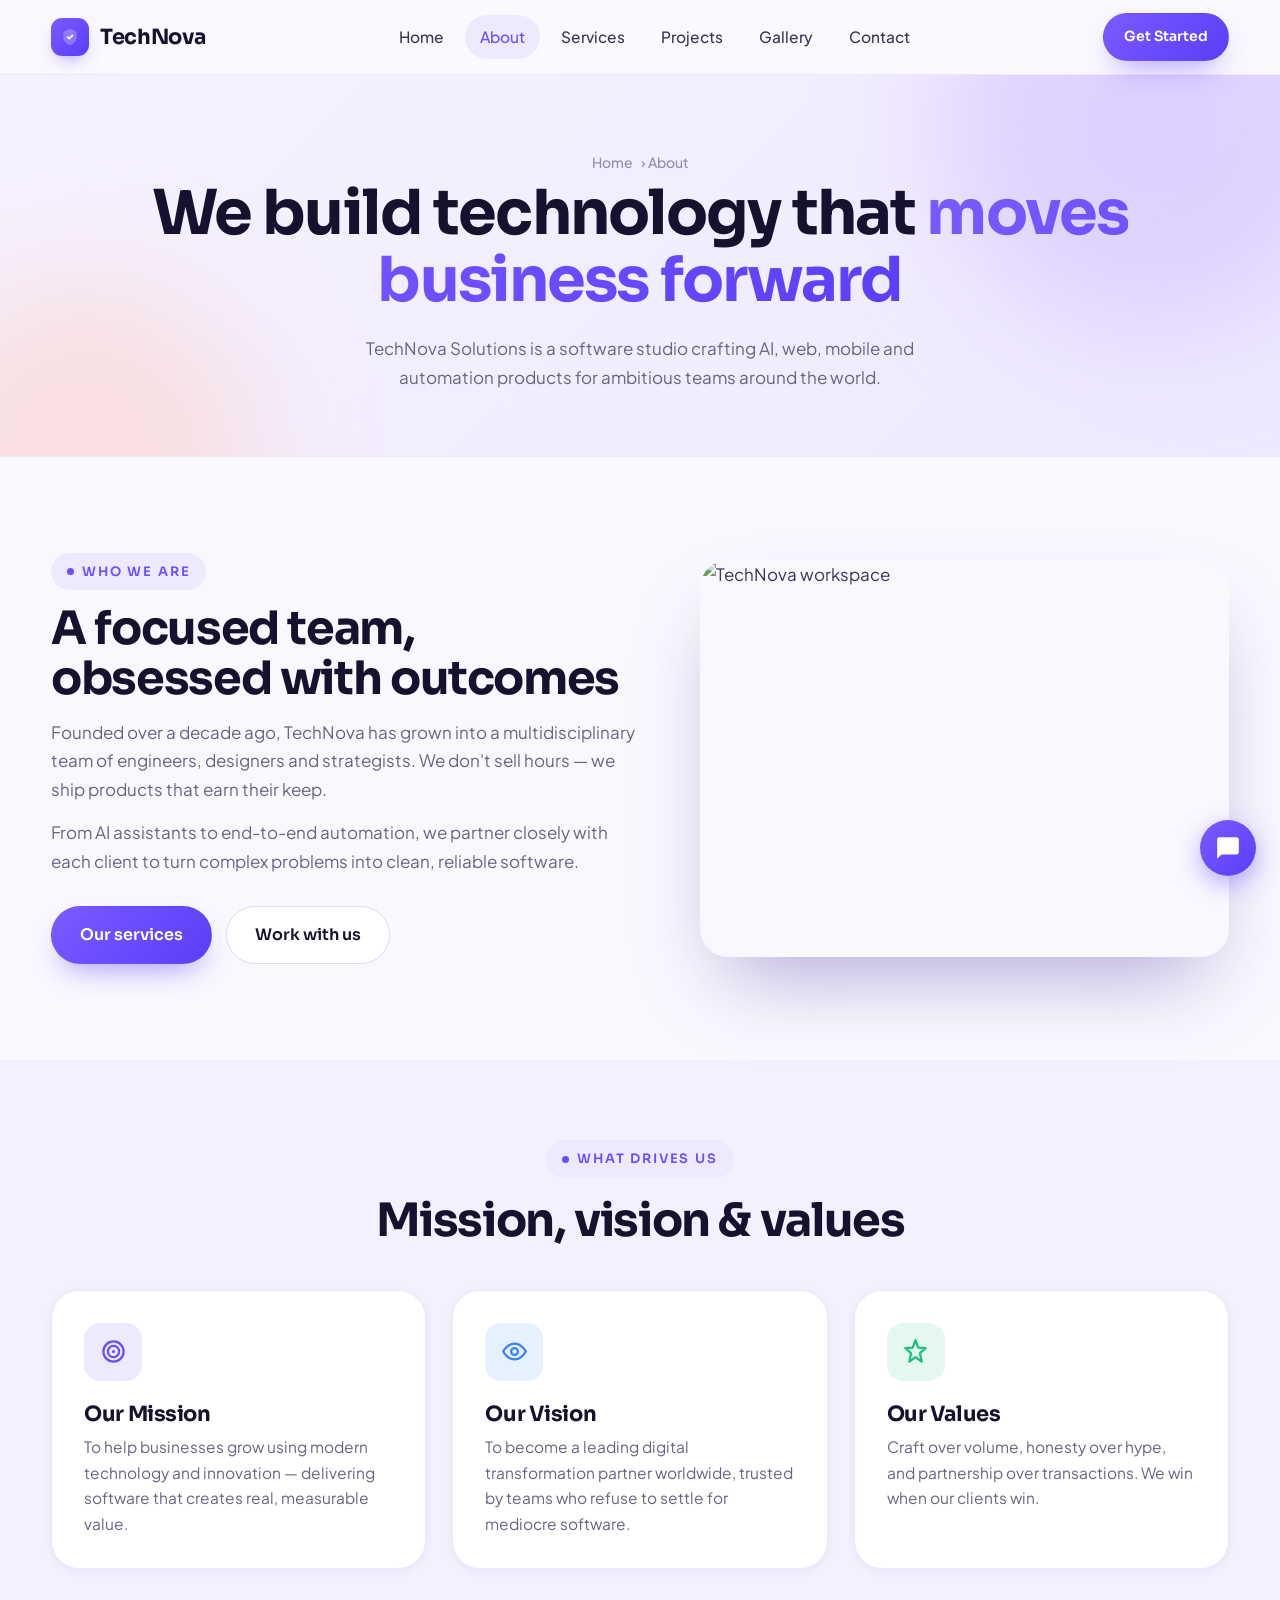
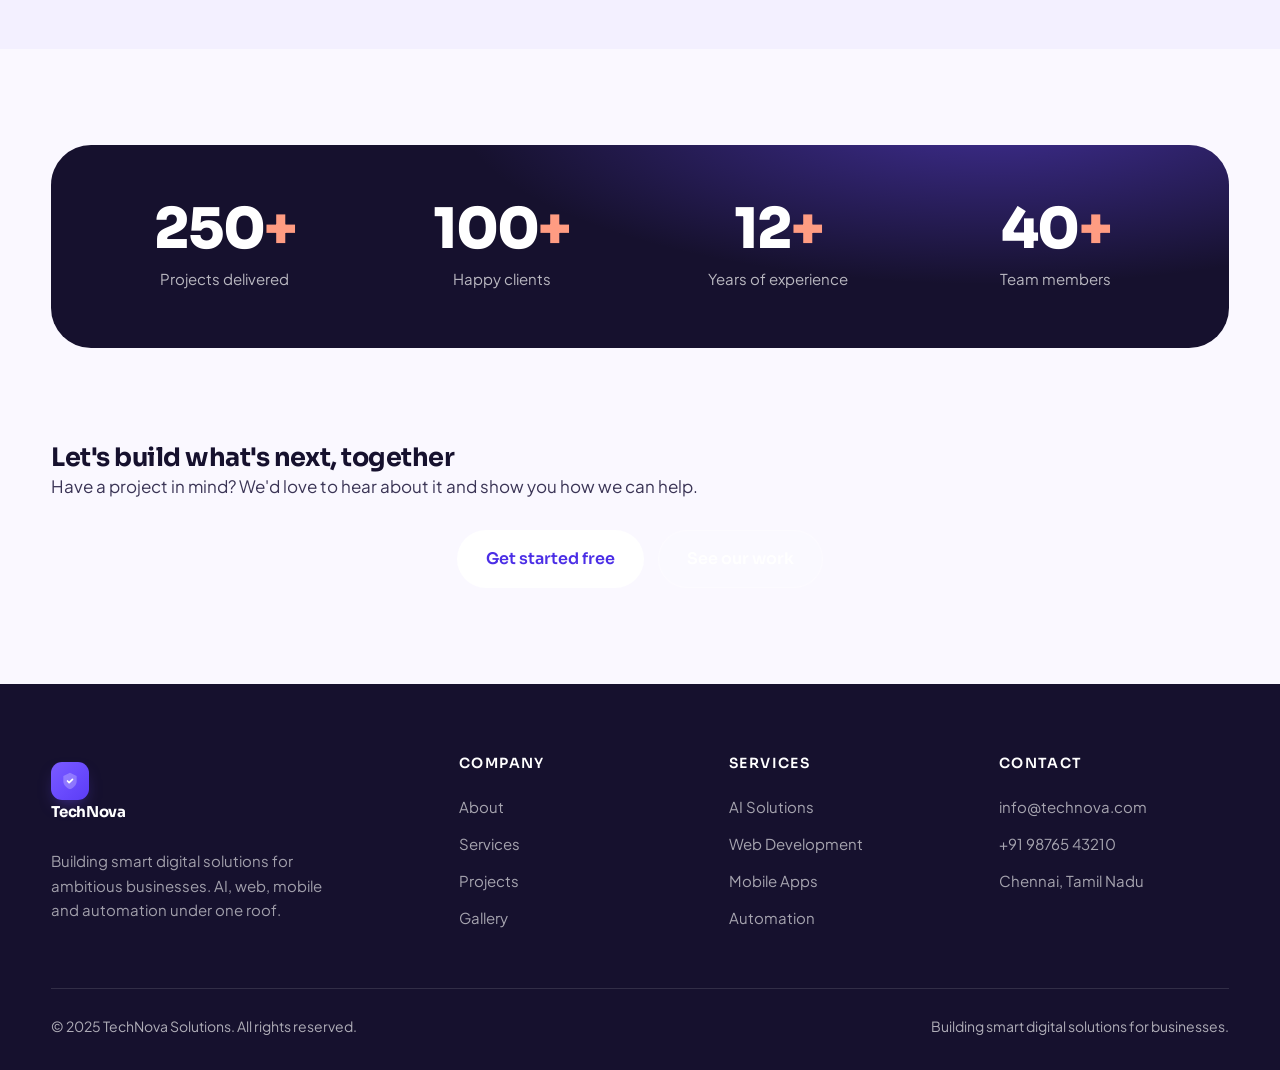
==== about.html @ df6c2b38 "Add files via upload" ====
<!DOCTYPE html>
<html lang="en">
<head>
<meta charset="UTF-8">
<meta name="viewport" content="width=device-width, initial-scale=1.0">
<title>About — TechNova Solutions</title>
<link rel="preconnect" href="https://fonts.googleapis.com">
<link rel="preconnect" href="https://fonts.gstatic.com" crossorigin>
<link href="https://fonts.googleapis.com/css2?family=Sora:wght@400;500;600;700;800&family=Plus+Jakarta+Sans:wght@400;500;600;700&display=swap" rel="stylesheet">
<link rel="stylesheet" href="styles.css">
</head>
<body>

<header class="nav">
  <div class="container nav-inner">
    <a href="index.html" class="brand">
      <span class="brand-mark"><svg viewBox="0 0 24 24" fill="none"><path d="M12 2 4 6v6c0 5 3.5 8 8 10 4.5-2 8-5 8-10V6l-8-4Z" fill="currentColor" opacity=".25"/><path d="m9 12 2 2 4-4" stroke="currentColor" stroke-width="2" stroke-linecap="round" stroke-linejoin="round"/></svg></span>
      TechNova
    </a>
    <nav class="nav-links">
      <a href="index.html">Home</a>
      <a href="about.html" class="active">About</a>
      <a href="services.html">Services</a>
      <a href="projects.html">Projects</a>
      <a href="gallery.html">Gallery</a>
      <a href="contact.html">Contact</a>
    </nav>
    <div class="nav-cta"><a href="contact.html" class="btn btn-primary btn-sm">Get Started</a></div>
  </div>
</header>

<!-- PAGE HERO -->
<section class="page-hero">
  <span class="blob blob-a"></span><span class="blob blob-b"></span>
  <div class="container center">
    <span class="crumb"><a href="index.html">Home</a> › About</span>
    <h1 class="h-sec">We build technology that <span class="text-grad">moves business forward</span></h1>
    <p class="lead">TechNova Solutions is a software studio crafting AI, web, mobile and automation products for ambitious teams around the world.</p>
  </div>
</section>

<!-- STORY -->
<section class="section">
  <div class="container split">
    <div class="reveal">
      <span class="eyebrow">Who we are</span>
      <h2 class="h-sec mt-s">A focused team, obsessed with outcomes</h2>
      <p class="lead mt-s">Founded over a decade ago, TechNova has grown into a multidisciplinary team of engineers, designers and strategists. We don't sell hours — we ship products that earn their keep.</p>
      <p class="lead mt-s">From AI assistants to end-to-end automation, we partner closely with each client to turn complex problems into clean, reliable software.</p>
      <div class="hero-cta" style="display:flex;gap:14px;margin-top:30px;flex-wrap:wrap">
        <a href="services.html" class="btn btn-primary">Our services</a>
        <a href="contact.html" class="btn btn-ghost">Work with us</a>
      </div>
    </div>
    <div class="reveal" style="position:relative">
      <img src="assets/images/office.jpg" alt="TechNova workspace" style="width:100%;border-radius:var(--r-lg);box-shadow:var(--sh-lg);object-fit:cover;aspect-ratio:4/3">
    </div>
  </div>
</section>

<!-- VALUES -->
<section class="section" style="background:var(--lilac);padding-top:80px;padding-bottom:80px">
  <div class="container">
    <div class="sec-head center reveal">
      <span class="eyebrow">What drives us</span>
      <h2 class="h-sec">Mission, vision &amp; values</h2>
    </div>
    <div class="grid grid-3 mt-l">
      <div class="card tint-1 reveal">
        <div class="feat-icon"><svg viewBox="0 0 24 24" fill="none"><circle cx="12" cy="12" r="9" stroke="currentColor" stroke-width="2"/><circle cx="12" cy="12" r="5" stroke="currentColor" stroke-width="2"/><circle cx="12" cy="12" r="1.4" fill="currentColor"/></svg></div>
        <h3>Our Mission</h3>
        <p>To help businesses grow using modern technology and innovation — delivering software that creates real, measurable value.</p>
      </div>
      <div class="card tint-4 reveal">
        <div class="feat-icon"><svg viewBox="0 0 24 24" fill="none"><path d="M2 12s3.5-7 10-7 10 7 10 7-3.5 7-10 7-10-7-10-7Z" stroke="currentColor" stroke-width="2"/><circle cx="12" cy="12" r="3" stroke="currentColor" stroke-width="2"/></svg></div>
        <h3>Our Vision</h3>
        <p>To become a leading digital transformation partner worldwide, trusted by teams who refuse to settle for mediocre software.</p>
      </div>
      <div class="card tint-3 reveal">
        <div class="feat-icon"><svg viewBox="0 0 24 24" fill="none"><path d="M12 2l2.5 6.5L21 9l-5 4.5L17.5 21 12 17l-5.5 4L8 13.5 3 9l6.5-.5L12 2Z" stroke="currentColor" stroke-width="2" stroke-linejoin="round"/></svg></div>
        <h3>Our Values</h3>
        <p>Craft over volume, honesty over hype, and partnership over transactions. We win when our clients win.</p>
      </div>
    </div>
  </div>
</section>

<!-- STATS -->
<section class="section">
  <div class="container">
    <div class="statband">
      <div class="grid grid-4">
        <div class="stat center"><div class="n">250<span class="text-accent">+</span></div><div class="l">Projects delivered</div></div>
        <div class="stat center"><div class="n">100<span class="text-accent">+</span></div><div class="l">Happy clients</div></div>
        <div class="stat center"><div class="n">12<span class="text-accent">+</span></div><div class="l">Years of experience</div></div>
        <div class="stat center"><div class="n">40<span class="text-accent">+</span></div><div class="l">Team members</div></div>
      </div>
    </div>
  </div>
</section>

<!-- CTA -->
<section class="section" style="padding-top:0">
  <div class="container">
    <div class="cta">
      <h2>Let's build what's next, together</h2>
      <p>Have a project in mind? We'd love to hear about it and show you how we can help.</p>
      <div class="hero-cta" style="display:flex;gap:14px;justify-content:center;flex-wrap:wrap;position:relative;z-index:1;margin-top:30px">
        <a href="contact.html" class="btn btn-white">Get started free</a>
        <a href="projects.html" class="btn btn-light">See our work</a>
      </div>
    </div>
  </div>
</section>

<!-- FOOTER -->
<footer class="footer">
  <div class="container">
    <div class="foot-grid">
      <div>
        <a href="index.html" class="brand"><span class="brand-mark"><svg viewBox="0 0 24 24" fill="none"><path d="M12 2 4 6v6c0 5 3.5 8 8 10 4.5-2 8-5 8-10V6l-8-4Z" fill="currentColor" opacity=".25"/><path d="m9 12 2 2 4-4" stroke="currentColor" stroke-width="2" stroke-linecap="round" stroke-linejoin="round"/></svg></span>TechNova</a>
        <p class="blurb">Building smart digital solutions for ambitious businesses. AI, web, mobile and automation under one roof.</p>
      </div>
      <div><h4>Company</h4><a href="about.html">About</a><a href="services.html">Services</a><a href="projects.html">Projects</a><a href="gallery.html">Gallery</a></div>
      <div><h4>Services</h4><a href="services.html">AI Solutions</a><a href="services.html">Web Development</a><a href="services.html">Mobile Apps</a><a href="services.html">Automation</a></div>
      <div><h4>Contact</h4><a href="mailto:info@technova.com">info@technova.com</a><a href="tel:+919876543210">+91 98765 43210</a><a href="contact.html">Chennai, Tamil Nadu</a></div>
    </div>
    <div class="foot-bottom">
      <span>© 2025 TechNova Solutions. All rights reserved.</span>
      <span>Building smart digital solutions for businesses.</span>
    </div>
  </div>
</footer>

<script>
  var io=new IntersectionObserver(function(es){es.forEach(function(e){if(e.isIntersecting){e.target.classList.add('in');io.unobserve(e.target);}})},{threshold:.14});
  document.querySelectorAll('.reveal').forEach(function(el){io.observe(el)});
</script>
<script src="chatbot.js"></script>
</body>
</html>
---- styles.css ----
/* ===========================================================
   TechNova Solutions — Marketing site design system
   Vibrant violet "marketing app" aesthetic
   =========================================================== */

:root{
  /* Brand */
  --primary:        #6C4DFF;
  --primary-deep:   #4B2EE6;
  --primary-soft:   #EEE9FF;
  --accent:         #FF7A59;   /* coral highlight */
  --accent-2:       #19C37D;   /* green success */

  /* Ink + text */
  --ink:    #16112E;
  --ink-2:  #3B3556;
  --body:   #6A6385;
  --muted:  #938DAE;

  /* Surfaces */
  --bg:        #FAF8FF;
  --surface:   #FFFFFF;
  --lilac:     #F3F0FF;
  --lilac-2:   #E9E3FF;
  --border:    #ECE8FA;
  --border-2:  #E0DAF2;

  /* Gradient */
  --grad: linear-gradient(135deg, #7B5BFF 0%, #6C4DFF 45%, #5B3DF5 100%);
  --grad-soft: linear-gradient(135deg, #F6F2FF 0%, #EEE9FF 100%);

  /* Shadows */
  --sh-sm: 0 2px 8px rgba(48,28,120,.06);
  --sh-md: 0 14px 38px -16px rgba(60,36,140,.28);
  --sh-lg: 0 40px 80px -28px rgba(58,33,140,.40);
  --sh-card: 0 18px 50px -24px rgba(48,28,120,.30);

  /* Geometry */
  --r-sm: 12px;
  --r-md: 18px;
  --r-lg: 28px;
  --r-xl: 40px;
  --maxw: 1200px;

  --font-head: 'Sora', system-ui, sans-serif;
  --font-body: 'Plus Jakarta Sans', system-ui, sans-serif;
}

*{ box-sizing:border-box; }
html{ scroll-behavior:smooth; -webkit-text-size-adjust:100%; }
body{
  margin:0;
  font-family:var(--font-body);
  color:var(--ink-2);
  background:var(--bg);
  line-height:1.65;
  font-size:17px;
  -webkit-font-smoothing:antialiased;
  text-rendering:optimizeLegibility;
}
img{ display:block; max-width:100%; }
a{ color:inherit; text-decoration:none; }
h1,h2,h3,h4{ font-family:var(--font-head); color:var(--ink); margin:0; line-height:1.08; letter-spacing:-.02em; font-weight:700; }
p{ margin:0; }

/* ---------- Layout ---------- */
.container{ width:min(var(--maxw), 92vw); margin-inline:auto; }
.section{ padding:96px 0; }
.section-sm{ padding:64px 0; }
.center{ text-align:center; }

.eyebrow{
  display:inline-flex; align-items:center; gap:8px;
  font-family:var(--font-head); font-weight:600;
  font-size:13px; letter-spacing:.14em; text-transform:uppercase;
  color:var(--primary);
  background:var(--primary-soft);
  padding:8px 16px; border-radius:999px;
}
.eyebrow::before{ content:""; width:7px; height:7px; border-radius:50%; background:var(--primary); }

.h-hero{ font-size:clamp(40px, 5.2vw, 70px); line-height:1.02; letter-spacing:-.035em; }
.h-sec{ font-size:clamp(30px, 3.6vw, 46px); letter-spacing:-.03em; }
.lead{ font-size:clamp(17px,1.25vw,19px); color:var(--body); line-height:1.7; }
.text-grad{ background:var(--grad); -webkit-background-clip:text; background-clip:text; color:transparent; }
.text-accent{ color:var(--accent); }

.sec-head{ max-width:660px; }
.sec-head.center{ margin-inline:auto; }
.sec-head .h-sec{ margin:18px 0 0; }
.sec-head p{ margin-top:18px; }

/* ---------- Buttons ---------- */
.btn{
  display:inline-flex; align-items:center; justify-content:center; gap:9px;
  font-family:var(--font-head); font-weight:600; font-size:16px;
  padding:15px 28px; border-radius:999px; cursor:pointer;
  border:1.5px solid transparent; white-space:nowrap;
  transition:transform .18s ease, box-shadow .25s ease, background .2s ease, color .2s ease;
}
.btn svg{ width:18px; height:18px; }
.btn-primary{ background:var(--grad); color:#fff; box-shadow:0 14px 30px -12px rgba(108,77,255,.65); }
.btn-primary:hover{ transform:translateY(-3px); box-shadow:0 22px 42px -14px rgba(108,77,255,.75); }
.btn-dark{ background:var(--ink); color:#fff; }
.btn-dark:hover{ transform:translateY(-3px); box-shadow:var(--sh-md); }
.btn-ghost{ background:#fff; color:var(--ink); border-color:var(--border-2); }
.btn-ghost:hover{ border-color:var(--primary); color:var(--primary); transform:translateY(-3px); }
.btn-light{ background:rgba(255,255,255,.16); color:#fff; border-color:rgba(255,255,255,.28); }
.btn-light:hover{ background:rgba(255,255,255,.26); transform:translateY(-3px); }
.btn-white{ background:#fff; color:var(--primary-deep); }
.btn-white:hover{ transform:translateY(-3px); box-shadow:0 18px 40px -16px rgba(0,0,0,.4); }
.btn-sm{ padding:11px 20px; font-size:14px; }

/* ---------- Navbar ---------- */
.nav{
  position:sticky; top:0; z-index:50;
  background:rgba(250,248,255,.82);
  backdrop-filter:saturate(160%) blur(14px);
  border-bottom:1px solid var(--border);
}
.nav-inner{ display:flex; align-items:center; justify-content:space-between; height:74px; gap:24px; }
.brand{ display:flex; align-items:center; gap:11px; font-family:var(--font-head); font-weight:700; font-size:21px; color:var(--ink); letter-spacing:-.02em; }
.brand-mark{
  width:38px; height:38px; border-radius:11px; background:var(--grad);
  display:grid; place-items:center; color:#fff; box-shadow:0 8px 18px -8px rgba(108,77,255,.7);
  flex:none;
}
.brand-mark svg{ width:20px; height:20px; }
.nav-links{ display:flex; align-items:center; gap:6px; }
.nav-links a{
  font-weight:500; font-size:15.5px; color:var(--ink-2);
  padding:9px 15px; border-radius:999px; transition:.18s;
}
.nav-links a:hover{ color:var(--primary); background:var(--primary-soft); }
.nav-links a.active{ color:var(--primary); background:var(--primary-soft); }
.nav-cta{ display:flex; align-items:center; gap:10px; }
.nav-toggle{ display:none; }

/* ---------- Cards ---------- */
.card{
  background:var(--surface); border:1px solid var(--border);
  border-radius:var(--r-lg); padding:32px; box-shadow:var(--sh-sm);
  transition:transform .22s ease, box-shadow .28s ease, border-color .22s ease;
}
.card:hover{ transform:translateY(-6px); box-shadow:var(--sh-card); border-color:var(--lilac-2); }
.grid{ display:grid; gap:26px; }
.grid-2{ grid-template-columns:repeat(2,1fr); }
.grid-3{ grid-template-columns:repeat(3,1fr); }
.grid-4{ grid-template-columns:repeat(4,1fr); }

.feat-icon{
  width:58px; height:58px; border-radius:16px; display:grid; place-items:center;
  background:var(--primary-soft); color:var(--primary); margin-bottom:22px;
}
.feat-icon svg{ width:27px; height:27px; }
.card h3{ font-size:21px; margin-bottom:9px; }
.card p{ color:var(--body); font-size:15.5px; }

.tint-1 .feat-icon{ background:#EEE9FF; color:#6C4DFF; }
.tint-2 .feat-icon{ background:#FFEDE6; color:#FF7A59; }
.tint-3 .feat-icon{ background:#E4F8F0; color:#19C37D; }
.tint-4 .feat-icon{ background:#E6F1FF; color:#3B82F6; }
.tint-5 .feat-icon{ background:#FFF1E0; color:#F59E0B; }
.tint-6 .feat-icon{ background:#FCE7F3; color:#EC4899; }

/* ---------- Page hero (interior pages) ---------- */
.page-hero{ position:relative; overflow:hidden; padding:72px 0 64px; background:var(--grad-soft); border-bottom:1px solid var(--border); }
.page-hero .container{ position:relative; z-index:1; }
.page-hero .h-sec{ font-size:clamp(38px,5vw,62px); }
.page-hero .lead{ max-width:620px; margin:20px auto 0; }
.blob{ position:absolute; border-radius:50%; filter:blur(60px); opacity:.5; z-index:0; }
.blob-a{ width:420px; height:420px; background:#CDB8FF; top:-160px; right:-80px; }
.blob-b{ width:360px; height:360px; background:#FFC8B8; bottom:-180px; left:-100px; opacity:.4; }
.crumb{ display:inline-flex; gap:8px; align-items:center; color:var(--muted); font-size:14px; font-weight:500; margin-bottom:6px; }
.crumb a:hover{ color:var(--primary); }

/* ---------- Stats ---------- */
.statband{ background:var(--ink); border-radius:var(--r-xl); padding:56px 48px; position:relative; overflow:hidden; }
.statband::after{ content:""; position:absolute; inset:0; background:radial-gradient(900px 300px at 80% -20%, rgba(108,77,255,.5), transparent 60%); }
.statband .grid{ position:relative; z-index:1; }
.stat .n{ font-family:var(--font-head); font-weight:800; font-size:clamp(40px,4.4vw,56px); color:#fff; letter-spacing:-.03em; line-height:1; }
.stat .n .text-accent{ color:#FF9C82; }
.stat .l{ color:rgba(255,255,255,.7); margin-top:10px; font-size:15px; }

/* ---------- Footer ---------- */
.footer{ background:var(--ink); color:rgba(255,255,255,.66); padding:72px 0 32px; }
.footer .brand{ color:#fff; }
.foot-grid{ display:grid; grid-template-columns:1.6fr 1fr 1fr 1fr; gap:40px; }
.footer h4{ color:#fff; font-size:14px; letter-spacing:.1em; text-transform:uppercase; margin-bottom:18px; font-weight:600; }
.footer a{ display:block; padding:6px 0; color:rgba(255,255,255,.62); font-size:15px; transition:.15s; }
.footer a:hover{ color:#fff; }
.footer .blurb{ color:rgba(255,255,255,.6); font-size:15px; margin-top:18px; max-width:300px; }
.foot-bottom{ display:flex; justify-content:space-between; align-items:center; gap:20px; flex-wrap:wrap; margin-top:52px; padding-top:26px; border-top:1px solid rgba(255,255,255,.12); font-size:14px; }
.foot-social{ display:flex; gap:10px; }
.foot-social a{ width:38px; height:38px; border-radius:10px; background:rgba(255,255,255,.08); display:grid; place-items:center; padding:0; }
.foot-social a:hover{ background:var(--primary); }
.foot-social svg{ width:17px; height:17px; }

/* ---------- Forms ---------- */
.field{ display:block; text-align:left; margin-bottom:18px; }
.field label{ display:block; font-family:var(--font-head); font-weight:600; font-size:14px; color:var(--ink); margin-bottom:8px; }
.field input, .field textarea, .field select{
  width:100%; padding:14px 16px; font-family:var(--font-body); font-size:15.5px; color:var(--ink);
  background:var(--surface); border:1.5px solid var(--border-2); border-radius:14px; outline:none;
  transition:.18s;
}
.field input:focus, .field textarea:focus{ border-color:var(--primary); box-shadow:0 0 0 4px var(--primary-soft); }
.field textarea{ resize:vertical; min-height:130px; }

/* ---------- Utilities ---------- */
.pill{ display:inline-flex; align-items:center; gap:7px; font-size:13px; font-weight:600; font-family:var(--font-head); padding:6px 13px; border-radius:999px; background:var(--lilac); color:var(--primary-deep); }
.split{ display:grid; grid-template-columns:1.05fr .95fr; gap:64px; align-items:center; }
.reveal{ opacity:0; transform:translateY(22px); transition:opacity .7s ease, transform .7s cubic-bezier(.2,.7,.2,1); }
.reveal.in{ opacity:1; transform:none; }
.mt-s{ margin-top:14px; } .mt-m{ margin-top:26px; } .mt-l{ margin-top:44px; }

/* ---------- Responsive ---------- */
@media (max-width:980px){
  .split{ grid-template-columns:1fr; gap:40px; }
  .grid-4{ grid-template-columns:repeat(2,1fr); }
  .foot-grid{ grid-template-columns:1fr 1fr; gap:32px; }
  .nav-links{ display:none; }
  .nav-toggle{ display:grid; }
}
@media (max-width:640px){
  .section{ padding:64px 0; }
  .grid-2,.grid-3,.grid-4{ grid-template-columns:1fr; }
  .foot-grid{ grid-template-columns:1fr; }
  .statband{ padding:40px 26px; }
  .btn{ width:100%; }
  .hero-cta .btn{ width:auto; }
}
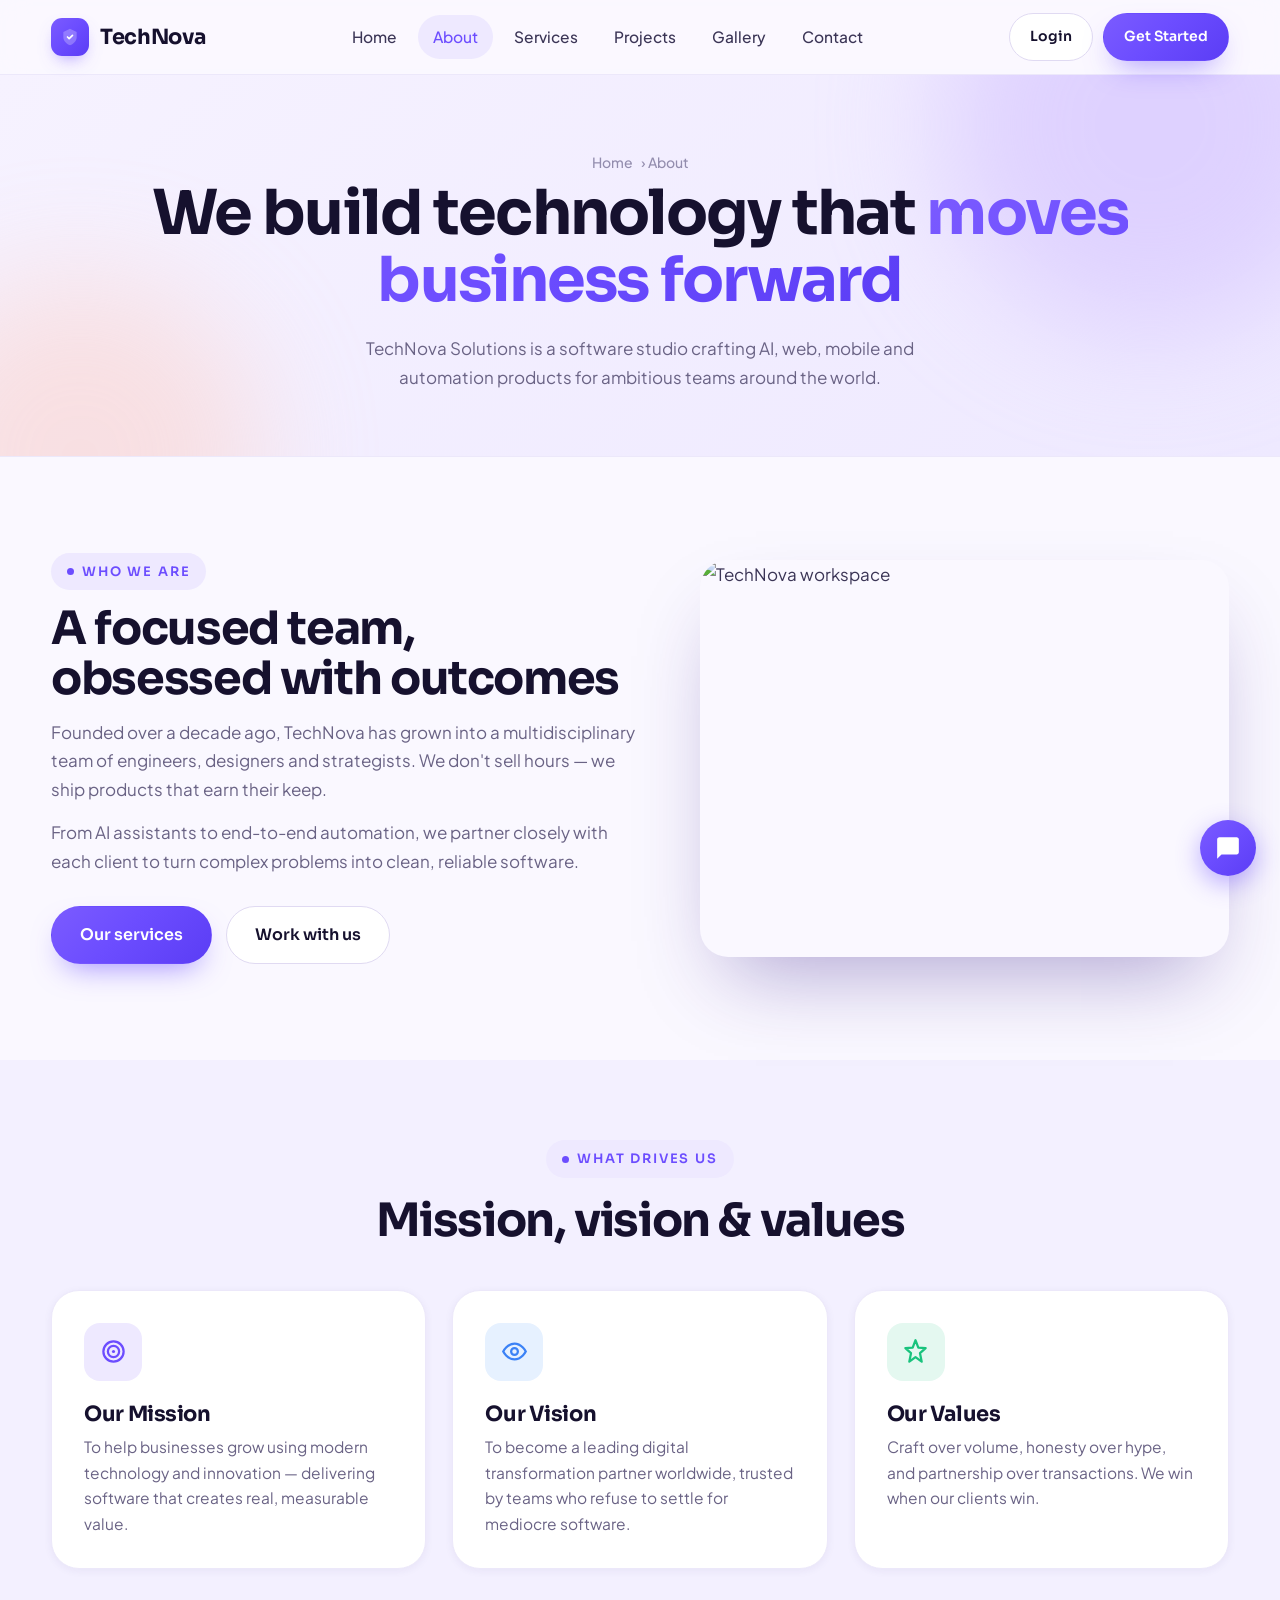
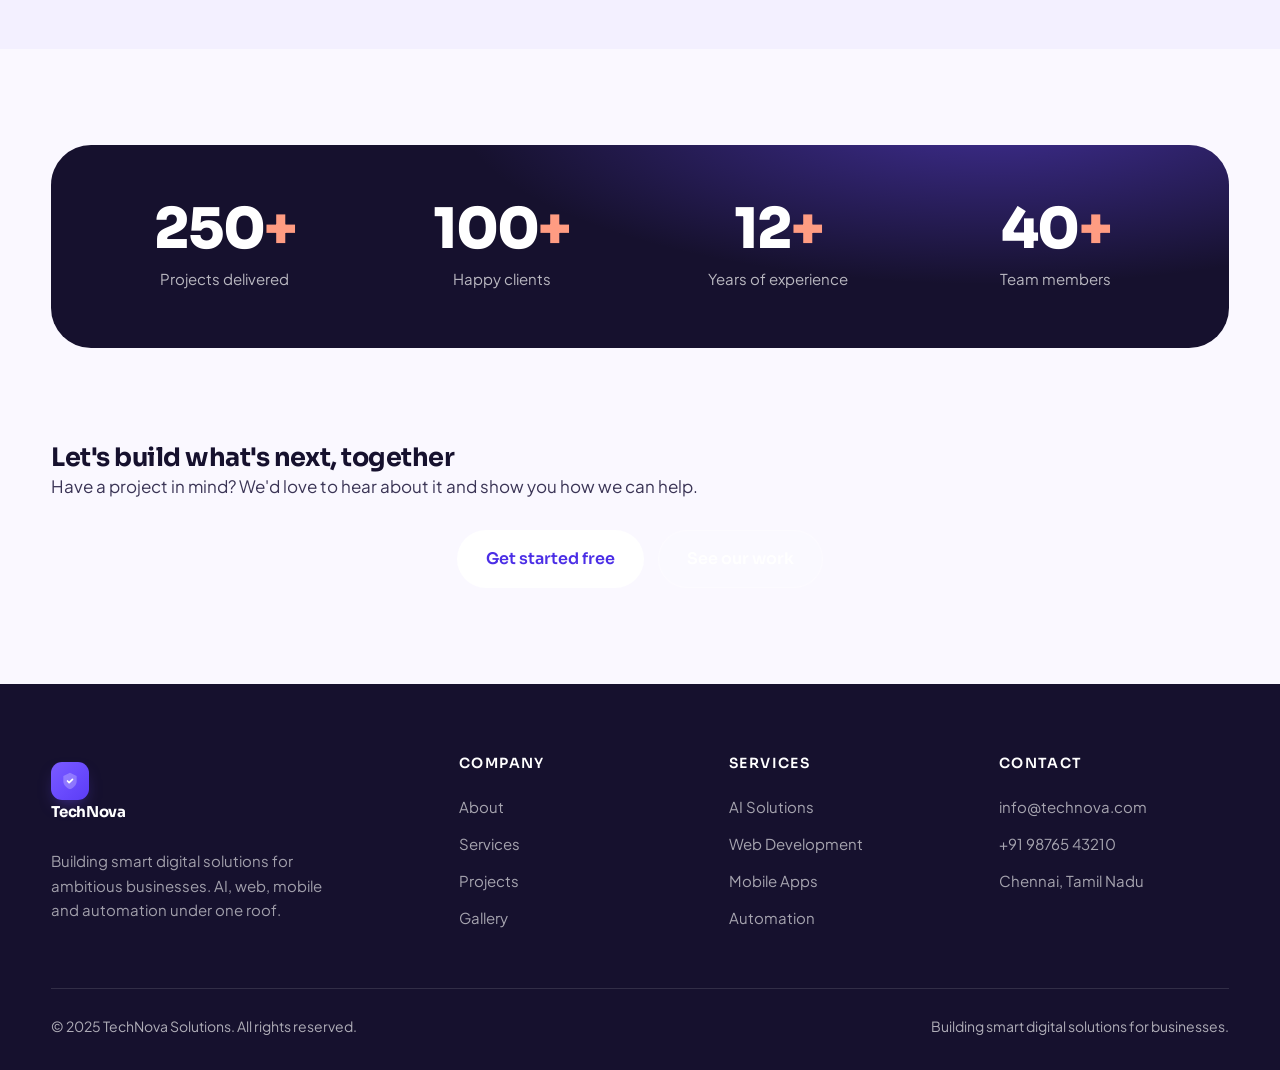
==== commit 25fb2249: "Add files via upload" ====
--- a/about.html
+++ b/about.html
@@ -25,7 +25,10 @@
       <a href="gallery.html">Gallery</a>
       <a href="contact.html">Contact</a>
     </nav>
-    <div class="nav-cta"><a href="contact.html" class="btn btn-primary btn-sm">Get Started</a></div>
+    <div class="nav-cta">
+      <a href="/login" class="btn btn-ghost btn-sm">Login</a>
+      <a href="contact.html" class="btn btn-primary btn-sm">Get Started</a>
+    </div>
   </div>
 </header>
 
